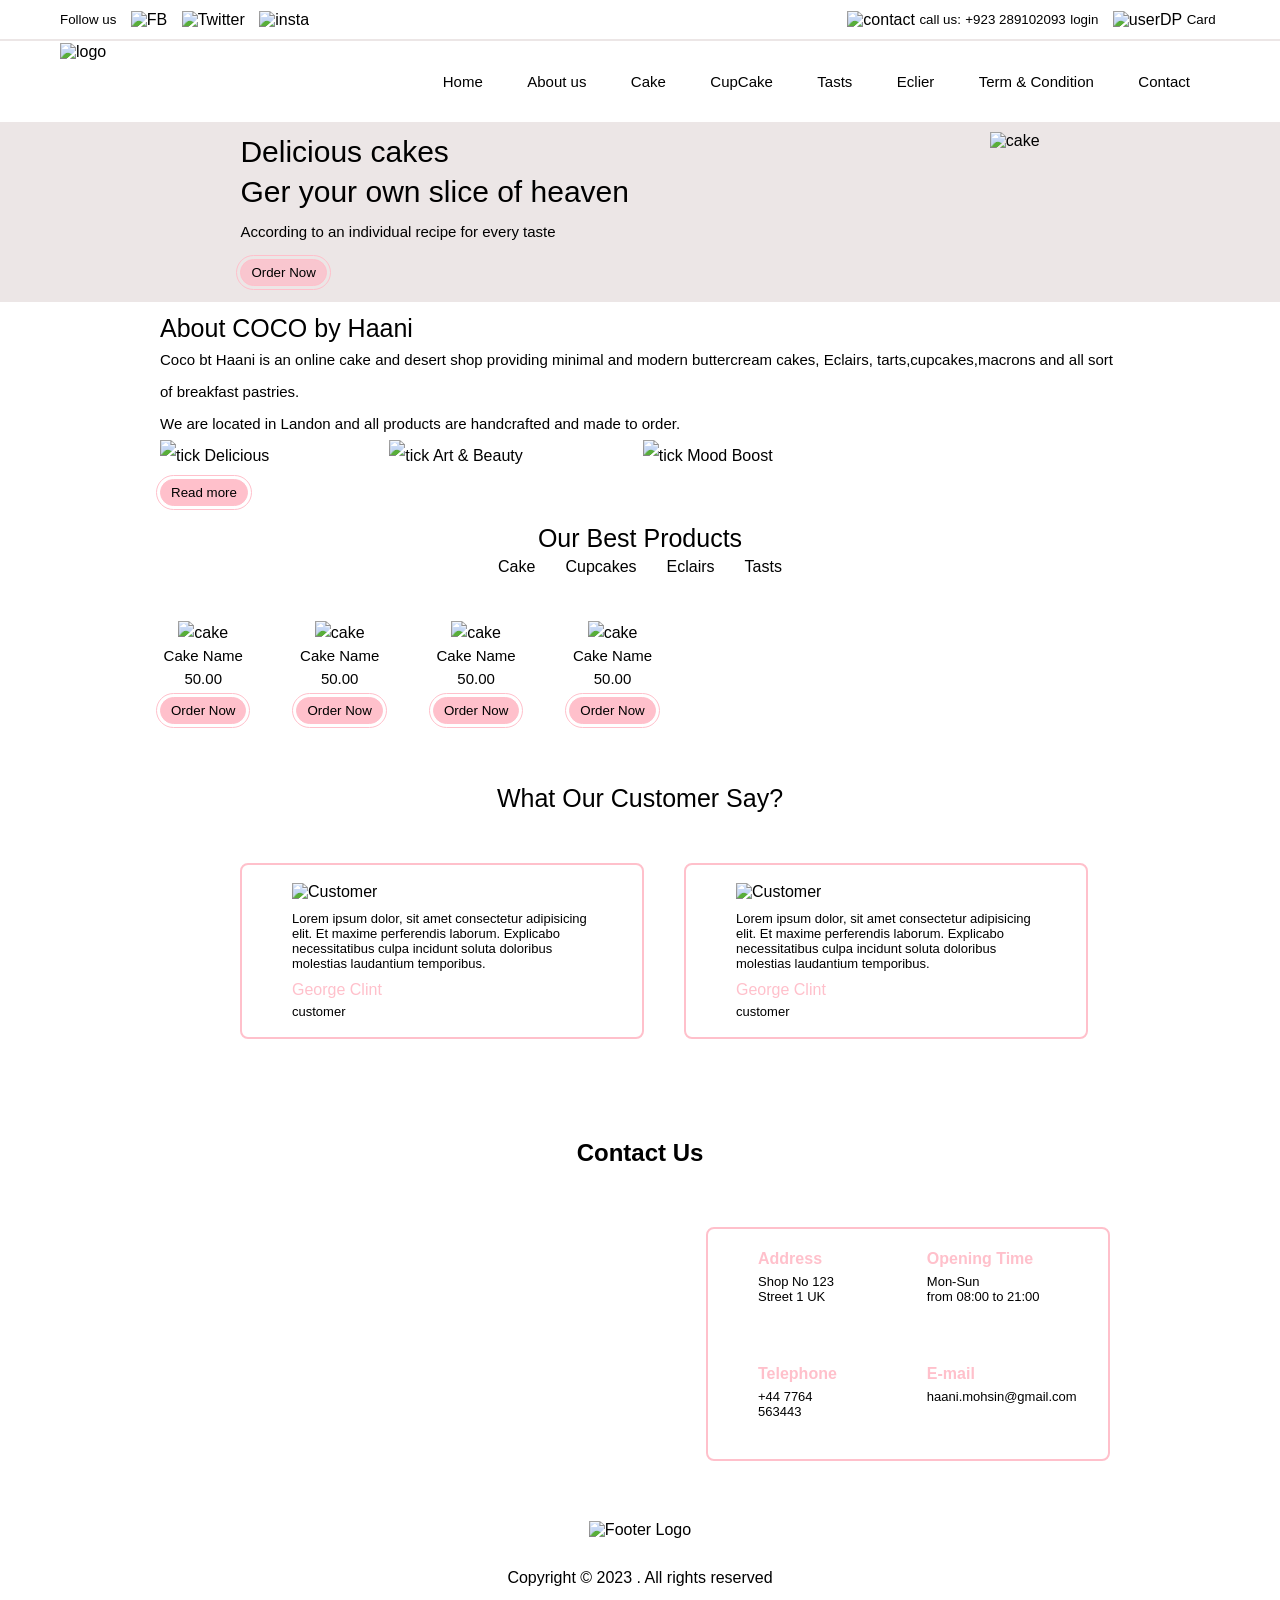
==== About.html @ d17e3914 "first commit" ====
<!DOCTYPE html>
<html lang="en">
<head>
    <meta charset="UTF-8">
    <meta name="viewport" content="width=device-width, initial-scale=1.0">
    <title>Order our cakes</title>
    <link rel="stylesheet" href="index.css">
</head>
<body>
                             <!-- <================= section 1 =================>  -->
        <div class="headerdiv1">
            <span class="headbar1">
                <small>Follow us</small>
                <img src="../Cake Website/pictures/f-icon.png" alt="FB" class="lefticon">
                <img src="../Cake Website/pictures/twitter-icon.png" alt="Twitter"  class="lefticon">
                <img src="../Cake Website/pictures/insta-icon.png" alt="insta" class="lefticon">
            </span>
            <span class="headbar2">
                <img src="../Cake Website/pictures/phone-icon.png" alt="contact" class="lefticon">
                <small>call us:</small>
                <small>+923 289102093</small>
                <small>login</small>
                <img src="../Cake Website/pictures/user-icon.png" alt="userDP" class="righticon">
                <small>Card</small>
                <img src="" alt="">
            </span>
        </div>
        <div>
            <nav class="headerdiv">
                <img src="../Cake Website/pictures/logo.png" alt="logo">
                <div class="nav">
                <ul>
                    <li><a href="index.html">Home</a></li>
                    <li><a href="About.html">About us</a></li>
                    <li><a href="Cake.html">Cake</a></li>
                    <li><a href="Cupcakes.html">CupCake</a></li>
                    <li><a href="Tasts.html">Tasts</a></li>
                    <li><a href="#">Eclier</a></li>
                    <li><a href="#">Term & Condition</a></li>
                    <li><a href="#">Contact</a></li>
                </ul>
                </div>
            </nav> 
        </div>
                             <!-- <================= section 2 =================>  -->
    <section>
        <div class="sec2">
            <div class="sec2part1">
                <h1>Delicious cakes</h1>
                <h1>Ger your own slice of heaven</h1>
                <p>According to an individual recipe for every taste</p>
                <button>Order Now</button>
            </div>
            <div class="sec2part2">
                <img src="../Cake Website/pictures/image2.jpg" alt="cake">
            </div>
        </div>
    </section>
                             <!-- <================= section 3 =================>  -->
    <section>
        <div class="sec3">
            <h1>About COCO by Haani</h1>
            <p>Coco bt Haani is an online cake and desert shop providing minimal and modern buttercream cakes, Eclairs, tarts,cupcakes,macrons and all sort of breakfast pastries.</p>
            <p>We are located in Landon and all products are handcrafted and made to order.</p>
            <ul class="sec3list">
                <li><img src="../Cake Website/pictures/tike-icon.png" alt="tick"> Delicious</li>
                <li><img src="../Cake Website/pictures/tike-icon.png" alt="tick"> Art & Beauty</li>
                <li><img src="../Cake Website/pictures/tike-icon.png" alt="tick"> Mood Boost</li>
            </ul>
            <button class="sec3btn">Read more</button>
        </div>
    </section>
                             <!-- <================= section 4 =================>  -->
    <section class="sec4">
        <div class="sec4part1">
            <h1>Our Best Products</h1>
            <ul>
                <li>Cake</li>
                <li>Cupcakes</li>
                <li>Eclairs</li>
                <li>Tasts</li>
            </ul>
        </div>
        <div class="sec4cards">
            <div class="sec4card">
                <img src="../Cake Website/pictures/sec2.jpg" alt="cake">
                <p>Cake Name</p>
                <p>50.00</p>
                <button>Order Now</button>
            </div>
            <div class="sec4card">
                <img src="../Cake Website/pictures/sec1.jpg" alt="cake">
                <p>Cake Name</p>
                <p>50.00</p>
                <button>Order Now</button>
            </div>
            <div class="sec4card">
                <img src="../Cake Website/pictures/image3.jpg" alt="cake">
                <p>Cake Name</p>
                <p>50.00</p>
                <button>Order Now</button>
            </div>
            <div class="sec4card">
                <img src="../Cake Website/pictures/image2.jpg" alt="cake">
                <p>Cake Name</p>
                <p>50.00</p>
                <button>Order Now</button>
            </div>
        </div>
    </section> 
                             <!-- <================= section 5 =================>  -->
    <section>
        <div class="sec5">
            <h1>What Our Customer Say?</h1>
            <div class="sec5cards">
                <div class="sec5card">
                    <!-- <img src="arrow-left.png" alt="slider"> -->
                    <img src="../Cake Website/pictures/customar-image.png" alt="Customer"> 
                    <p>Lorem ipsum dolor, sit amet consectetur adipisicing elit. Et maxime perferendis laborum. Explicabo necessitatibus culpa incidunt soluta doloribus molestias laudantium temporibus.</p>
                    <h4>George Clint</h4>
                    <p>customer</p>
                </div>
                <div class="sec5card">
                    <!-- <img src="arrow-left.png" alt="slider"> -->
                    <img src="../Cake Website/pictures/customar-image.png" alt="Customer"> 
                    <p>Lorem ipsum dolor, sit amet consectetur adipisicing elit. Et maxime perferendis laborum. Explicabo necessitatibus culpa incidunt soluta doloribus molestias laudantium temporibus.</p>
                    <h4>George Clint</h4>
                    <p>customer</p>
                </div>
            </div>
        </div>                    
    </section>
                             <!-- <================= section 6 =================>  -->
    <section>
        <div class="sec6">
            <h1>Contact Us</h1>
            <div class="sec6cards">
                <div class="sec6card">
                    <iframe src="https://www.google.com/maps/embed?pb=!1m18!1m12!1m3!1d3353.038215639964!2d-97.2714815!3d32.755425!2m3!1f0!2f0!3f0!3m2!1i1024!2i768!4f13.1!3m3!1m2!1s0x864e7129f4cb8d03%3A0x7e5e9e64ab55ea15!2sGateway%20Park!5e0!3m2!1sen!2sus!4v1625606584660!5m2!1sen!2su" frameborder="0" width="auto"  height="auto"></iframe>
                </div>
                <div class="sec6card innercards">
                    <div class="sec6innercard">
                        <h4>Address</h4>
                        <p>Shop No 123</p>
                        <p>Street 1 UK</p>
                    </div>
                    <div class="sec6innercard">
                        <h4>Opening Time</h4>
                        <p>Mon-Sun</p>
                        <p>from 08:00 to 21:00</p>
                    </div>
                    <div class="sec6innercard">
                        <h4>Telephone</h4>
                        <p>+44 7764 563443</p>
                    </div>
                    <div class="sec6innercard">
                        <h4>E-mail</h4>
                        <p>haani.mohsin@gmail.com</p>
                    </div>
                </div>
            </div>
        </div>
    </section>
                             <!-- <================= section 7 =================>  -->
    <footer class="footer">
        <img src="../Cake Website/pictures/logo.png" alt="Footer Logo">
        <p>Copyright © 2023 . All rights reserved</p>
    </footer>
</body>
</html>
---- index.css ----
*{
    margin: 0%;
    padding: 0%;
}
body{
    background-color: white;
    font-family: Arial, sans-serif;
}
                         /* <================= section 1 =================> */
.headerdiv1{
    display: flex;
    justify-content: space-between;
    align-items: center;
    padding: 10px 60px;
    background-color: white;
    border-bottom: 2.5px solid  #ece6e6;
}
.headbar1 small{
    text-align: center;
    vertical-align: middle;
}
.lefticon , .righticon{
    margin-left: 10px;
    vertical-align: middle;
}
.headerdiv{
    display: flex;
    flex-direction: row;
    justify-content: space-between;
    margin: 2px 60px;
    background-color: white;  
}

.nav li{
    display: inline-flex;
    margin-right: 20px;
}
.nav li a{
    list-style-type: none;
    text-decoration: none;
    color: black;
    padding: 30px 10px;
    font-weight: 50px; 
    font-size: 15px;
}
.nav li a:hover{
    text-decoration:2px underline pink;
    cursor:arrow;
}
                          /* <================= section 2 =================> */
.sec2{
    background-color: #ece6e6;
    display: flex;
    /* flex-direction: row; */
    padding: 10px 60px;
    justify-content: space-around;
}
.sec2part1{
    /* margin-left: 30px; */
    align-content: center;
    line-height: 40px;
}
.sec2part1 h1{
    font-size: 30px;
    font-weight: 300;
}
.sec2part1 p{
    font-size:15px ;
}
.sec2part1 button{
    color: black;
    background-color: rgb(249, 198, 207);
    border:1px solid pink;
    outline-offset: 3px;
    outline: 1px solid pink;
    border-radius: 40px;
    padding: 5px 10px;
    margin-top: 7px;
}
.sec2part1 button:hover{
    transform: scale(1.1);
}
/* .sec2part2 img{
    padding-right: 50px;
} */
                          /* <================= section 3 =================> */
.sec3{
    /* margin: 2px 40px; */
    padding: 10px 160px;
    line-height: 32px;
}
.sec3 h1{
    font-size: 25px;
    font-weight: 320;
}
.sec3 p{
    font-size:15px ;
}
.sec3list{
    display: flex;
    flex-direction: row;
}
.sec3list li{
    text-decoration: none;
    list-style-type: none;
    margin-right: 120px;
}
.sec3btn{
    color: black;
    background-color: pink;
    border:1px solid pink;
    outline-offset: 3px;
    outline: 1px solid pink;
    border-radius: 40px;
    padding: 5px 10px;
    margin-top: 7px;
}
.sec3btn:hover{
    transform: scale(1.1);
}
                          /* <================= section 4 =================> */

.sec4part1{
    text-align: center;
}
.sec4part1 h1{
    font-size: 25px;
    font-weight: 320;
    line-height: 40px;
}
.sec4part1 ul{
    display: flex;
    flex-direction: row;
    justify-content: center;
    gap: 30px;
}
.sec4part1 li{
    text-decoration: none;
    list-style-type: none;
}
.sec4part1 li:hover{
    text-decoration:2px underline pink;
    cursor:grab;
}
.sec4cards{
    display: flex;
    flex-direction: row;
    gap: 50px;
    padding: 10px 160px;
}
.sec4card{
    line-height: 23px;
    text-align: center;
}
.sec4card img{
    height: 65%;
    margin-top: 35px;
}
.sec4card p{
    font-size: 15px;
}
.sec4card button{
    color: black;
    background-color: pink;
    border:1px solid pink;
    outline-offset: 3px;
    outline: 1px solid pink;
    border-radius: 40px;
    padding: 5px 10px;
    margin-top: 7px;  
}
.sec4card button:hover{
    transform: scale(1.1);
}
                          /* <================= section 5 =================> */
.sec5{
    padding: 50px 160px;
}
.sec5 h1{
    text-align: center;
    font-size: 25px;
    font-weight: 320;
}
.sec5cards{
    display: flex;
    gap: 40px;
    margin-top: 50px;
    margin-left: 80px;
}
.sec5card{
    border: 2px solid pink;
    padding: 18px 50px;
    width: 300px;
    border-radius: 8px;
}
.sec5card img{
    margin-bottom:10px ;
}
.sec5card p{
    font-size: small;
}
.sec5card h4{
    color: pink;
    font-weight: 100;
    margin-top: 10px;
    margin-bottom: 5px;
}

                          /* <================= section 6 =================> */
.sec6{
    padding: 50px 160px;
}
.sec6 h1{
    text-align: center;
}
.sec6cards{
    display: flex;
    gap: 50px;
    margin-top: 50px;
    margin-left: 80px;
}
.sec6card{
    width: 400px;
    height: 230px;
    border-radius: 8px;
    cursor: pointer;
    margin: 10px;
}
.innercards{
    border: 2px solid pink;
    display:grid;
    grid-template-columns: repeat(2 ,.5fr);
}
.sec6innercard{
    /* padding: 30px; */
    padding: 15px 40px 10px 50px;
}
.sec6innercard h4{
    color: pink;
    line-height: 30px;
    
}
.sec6innercard p{
    font-size: small;
}
                          /* <================= section 7 =================> */
.footer{
    display: flex;
    flex-direction: column;
    align-items: center;
    gap: 30px;
    padding-bottom: 45px;
}
@media only screen and (min-width: 760px) and (max-width: 1200px)
{
                         /* <================= section 1 @Media Query =================> */
.headerdiv1{
    display: flex;
    justify-content: space-between;
    align-items: center;
    padding: 10px 60px;
    background-color: white;
    border-bottom: 2.5px solid  #ece6e6;
}
.headbar1 small{
    text-align: center;
    vertical-align: middle;
}
.lefticon , .righticon{
    margin-left: 10px;
    vertical-align: middle;
}
.headerdiv{
    display: flex;
    flex-direction: row;
    justify-content: space-between;
    margin: 2px 60px;
    background-color: white;  
}

.nav li{
    display: inline-flex;
    margin-right: 20px;
}
.nav li a{
    list-style-type: none;
    text-decoration: none;
    color: black;
    padding: 30px 10px;
    font-weight: 50px; 
    font-size: 15px;
}
.nav li a:hover{
    text-decoration:2px underline pink;
    cursor:arrow;
}

                          /* <================= section 2 @Media Query =================> */
.sec2{
    background-color: #ece6e6;
    display: flex;
    /* flex-direction: row; */
    padding: 10px 60px;
    justify-content: space-around;
}
.sec2part1{
    /* margin-left: 30px; */
    align-content: center;
    line-height: 40px;
}
.sec2part1 h1{
    font-size: 30px;
    font-weight: 300;
}
.sec2part1 p{
    font-size:15px ;
}
.sec2part1 button{
    color: black;
    background-color: rgb(249, 198, 207);
    border:1px solid pink;
    outline-offset: 3px;
    outline: 1px solid pink;
    border-radius: 40px;
    padding: 5px 10px;
    margin-top: 7px;
}
.sec2part1 button:hover{
    transform: scale(1.1);
}
/* .sec2part2 img{
    padding-right: 50px;
} */
                          /* <================= section 3 @Media Query =================> */
.sec3{
    /* margin: 2px 40px; */
    padding: 10px 160px;
    line-height: 32px;
}
.sec3 h1{
    font-size: 25px;
    font-weight: 320;
}
.sec3 p{
    font-size:15px ;
}
.sec3list{
    display: flex;
    flex-direction: row;
}
.sec3list li{
    text-decoration: none;
    list-style-type: none;
    margin-right: 120px;
}
.sec3btn{
    color: black;
    background-color: pink;
    border:1px solid pink;
    outline-offset: 3px;
    outline: 1px solid pink;
    border-radius: 40px;
    padding: 5px 10px;
    margin-top: 7px;
}
.sec3btn:hover{
    transform: scale(1.1);
}
                          /* <================= section 4 @Media Query =================> */

.sec4part1{
    text-align: center;
}
.sec4part1 h1{
    font-size: 25px;
    font-weight: 320;
    line-height: 40px;
}
.sec4part1 ul{
    display: flex;
    flex-direction: row;
    justify-content: center;
    gap: 30px;
}
.sec4part1 li{
    text-decoration: none;
    list-style-type: none;
}
.sec4part1 li:hover{
    text-decoration:2px underline pink;
    cursor:grab;
}
.sec4cards{
    display: flex;
    flex-direction: row;
    gap: 50px;
    padding: 10px 160px;
}
.sec4card{
    line-height: 23px;
    text-align: center;
}
.sec4card img{
    height: 65%;
    margin-top: 35px;
}
.sec4card p{
    font-size: 15px;
}
.sec4card button{
    color: black;
    background-color: pink;
    border:1px solid pink;
    outline-offset: 3px;
    outline: 1px solid pink;
    border-radius: 40px;
    padding: 5px 10px;
    margin-top: 7px;  
}
.sec4card button:hover{
    transform: scale(1.1);
}
                          /* <================= section 5 @Media Query =================> */
.sec5{
    padding: 50px 160px;
}
.sec5 h1{
    text-align: center;
    font-size: 25px;
    font-weight: 320;
}
.sec5cards{
    display: flex;
    gap: 40px;
    margin-top: 50px;
    margin-left: 80px;
}
.sec5card{
    border: 2px solid pink;
    padding: 18px 50px;
    width: 300px;
    border-radius: 8px;
}
.sec5card img{
    margin-bottom:10px ;
}
.sec5card p{
    font-size: small;
}
.sec5card h4{
    color: pink;
    font-weight: 100;
    margin-top: 10px;
    margin-bottom: 5px;
}

                          /* <================= section 6 @Media Query =================> */
.sec6{
    padding: 50px 160px;
}
.sec6 h1{
    text-align: center;
}
.sec6cards{
    display: flex;
    gap: 50px;
    margin-top: 50px;
    margin-left: 80px;
}
.sec6card{
    width: 400px;
    height: 230px;
    border-radius: 8px;
    cursor: pointer;
    margin: 10px;
}
.innercards{
    border: 2px solid pink;
    display:grid;
    grid-template-columns: repeat(2 ,.5fr);
}
.sec6innercard{
    /* padding: 30px; */
    padding: 15px 40px 10px 50px;
}
.sec6innercard h4{
    color: pink;
    line-height: 30px;
    
}
.sec6innercard p{
    font-size: small;
}
                          /* <================= section 7 @Media Query =================> */
.footer{
    display: flex;
    flex-direction: column;
    align-items: center;
    gap: 30px;
    padding-bottom: 45px;
}
}  
                          /* <=================== For Mobiles ===================> */
                          
@media only screen and (max-width :480px)
{ 
                          /* <================= section 1 @Media Query=================> */ 
 .headerdiv1{
    display: none;
 }   
 .headerdiv{
    display: flex;
    flex-direction: row;
    align-items: center;
    background-color: rgb(211, 210, 210); 
    width: 100%; 
    height: 70px;
    margin: 0;
}
.headerdiv img{
    height: 40px;
    margin-left: 2px;
}
  .nav {
    flex: 1;
    overflow-x: auto;                            /*  Make nav horizontally scrollable */
    white-space: nowrap;
  }
.nav ul{
    display: flex;
    flex-direction: row;
    justify-content: space-around;
    margin-right: 2px;
}
.nav li{
      flex: 0 0 auto;                              /*  Prevent shrinking */
}
.nav li a{
    list-style-type: none;
    text-decoration: none;
    color: black;
    font-weight: 50px; 
    font-size: 13px;
}
.nav li a:hover{
    text-decoration:2px underline pink;
}
.nav li a:hover{
    text-decoration:2px underline pink;
    cursor:arrow;
}
                              /* <================= section 2 @Media Query=================> */ 
.sec2{
    background-color: #ece6e6;
    display: flex;
    flex-direction: column;
    align-items: center;
    gap: 10px;
    /* padding: 10px 60px; */
    /* justify-content: space-around; */
}
.sec2part1{
    /* margin-left: 30px; */
    justify-content: center;
    line-height: 30px;
}
.sec2part1 h1{
    font-size: 20px;
    font-weight: 250;
    text-align: center;
}
.sec2part1 p{
    font-size:15px ;

}
.sec2part1 button{
    color: black;
    background-color: rgb(249, 198, 207);
    border:1px solid pink;
    outline-offset: 3px;
    outline: 1px solid pink;
    border-radius: 40px;
    /* padding: 5px 10px; */
    margin-left: 110px;
}
.sec2part1 button:hover{
    transform: scale(1.1);
}
                              /* <================= section 3 @Media Query=================> */
.sec3{
    /* margin: 2px 40px; */
    background-color: rgb(252, 169, 68);
    padding: 10px 80px;
    line-height: 20px;
    /* font-size: medium; */
}
.sec3 h1{
    font-size: 20px;
    font-weight: 250;
    text-align: center;
}
.sec3 p{
    font-size: 15px;
}
.sec3list{
    display: flex;
    flex-direction: column;
}
.sec3list li{
    text-decoration: none;
    list-style-type: none;
    font-size: 15px;
    /* margin-right: 120px; */
}
.sec3btn{
    color: black;
    background-color: pink;
    border:1px solid pink;
    outline-offset: 2px;
    outline: 1px solid pink;
    border-radius: 40px;
    /* padding: 5px 10px;
    margin-top: 7px; */
} 
.sec3btn:hover{
    transform: scale(1.1);
}                        
                              /* <================= section 4 @Media Query=================> */ 
.sec4{
    background-color: rgb(234, 237, 237);
}
.sec4cards{
        display: flex;
        flex-direction: column;
        /* justify-content: center; */
        align-items: center;
        gap: 5px;
    }
   .sec4part1 h1{
    font-size: 20px;
    font-weight: 250;
    line-height: 30px;
}
.sec4part1 ul{
    display: flex;
    /* justify-content: center;
    align-items: center; */
    gap: 10px;
} 
.sec4part1 li:hover{
    text-decoration:2px underline pink;
    cursor:grab;
}
.sec4card img{
    height: 20%;
    margin-top: 23px;
    justify-content: center;
}
.sec4card p{
    font-size: 15px;
    align-items: center;
}
.sec4card button{
    color: black;
    background-color: pink;
    border:1px solid pink;
    outline-offset: 2px;
    outline: 1px solid pink;
    border-radius: 40px;
    padding: 2px 5px;
    margin-top: 3px; 
    align-items: center; 
} 
.sec4card button:hover{
    transform: scale(1.1);
}

                          /* <================= section 5 @Media Query=================> */
.sec5{
    padding: 25px 80px;
    background-color: rgb(252, 169, 68);
}
.sec5 h1{
    text-align: center;
    font-size: 15px;
    font-weight: 250;
}
.sec5cards{
    display: flex;
    flex-direction: column;
    gap: 20px;
    align-items: center;
    margin-top: 25px;
    margin-left:2px;
}
.sec5card{
    border: 2px solid pink;
    /* padding: 9px 25px; */
    width: 150px;
    border-radius: 8px;
}
.sec5card img{
    margin-bottom:5px ;
}
.sec5card p{
    font-size: small;
}
.sec5card h4{
    color: pink;
    font-weight: 80;
    margin-top: 5px;
    margin-bottom: 2px;
}

                          /* <================= section 6 @Media Query=================> */
.sec6{
    /* padding: 50px 160px; */
    background-color: rgb(234, 237, 237);
    
}
.sec6 h1{
    text-align: center;
    font-size: medium;
    font-weight: 100;
    line-height: 8px;
}
.sec6cards{
    display: flex;
    flex-direction: column;
    gap: 25px;
    align-items: center;
    justify-content: center;
    margin-top: 25px;
    margin-left: 20px;
    gap: 5px;
}
.sec6card{
    width: auto;
    height: auto;
    border-radius: 8px;
    cursor: pointer;
   padding-left: 1px;
}
.innercards{
    border: 2px solid pink;
    display:grid;
    grid-template-columns: repeat(1,.5fr);
}
.sec6innercard{
    /* padding: 30px; */
    padding: 15px 40px 10px 50px;
}
.sec6innercard h4{
    color: pink;
    line-height: 30px;
    
}
.sec6innercard p{
    font-size: small;
}

                          /* <================= section 7 @Media Query=================> */
.footer{
    background-color: rgb(252, 169, 68);
    display: flex;
    flex-direction: column;
    align-items: center;
    gap: 10px;
    padding-bottom: 30px;
}  
.footer img{
    height: 60px;
} 
.footer p{
    font-size: small;
}                   
}

                          /* <=================== For Tablets ===================> */
@media screen and (min-width: 481px) and (max-width: 760px)
{
                          /* <================= section 1 @Media Query=================> */   
.headerdiv1{
    display: flex;
    justify-content: space-around;
    align-items: center;
    padding: 10px 20px;
    background-color: rgb(197, 139, 139);
    border-bottom: 2.5px solid  #ece6e6;
    /* width: 100%; */
}
.headbar1 small{
    text-align: center;
    vertical-align: middle;
}
.lefticon , .righticon{
    margin-left: 10px;
    vertical-align: middle;
}
 .headerdiv{
    display: flex;
    flex-direction: row;
    align-items: center;
    background-color: rgb(197, 139, 139); 
    width: 100%; 
    height: 70px;
    margin: 0px;
    /* padding: 15px; */
}
.headerdiv img{
    height: 45px;
    margin-left: 18px;
}
  .nav {
    flex: 1;
    overflow-x: auto;                            /*  Make nav horizontally scrollable */
    white-space: nowrap;
  }
.nav ul{
    display: flex;
    flex-direction: row;
    justify-content: space-around;
    margin-right: 2px;
    margin-left: 12px;
}
.nav li{
      flex: 0 0 auto;                              /*  Prevent shrinking */
}
.nav li a{
    list-style-type: none;
    text-decoration: none;
    color: black;
    font-weight: 70px; 
    font-size: 15px;
}
.nav li a:hover{
    text-decoration:2px underline pink;
}
.nav li a:hover{
    text-decoration:2px underline pink;
    cursor:arrow;
}
                            /* <================= section 2 @Media Query=================> */
.sec2{
    background-color: #f2d7d7;
    display: flex;
    flex-direction: row;
    align-items: center;
    gap: 15px;
}
.sec2part1{
    /* margin-left: 30px; */
    justify-content: center;
    line-height: 40px;
}
.sec2part1 h1{
    font-size: 25px;
    font-weight: 270;
    text-align: center;
}
.sec2part1 p{
    font-size:17px ;

}
.sec2part1 button{
    color: black;
    background-color: rgb(197, 139, 139);
    border:1px solid rgb(197, 139, 139);
    outline-offset: 3px;
    outline: 1px solid rgb(197, 139, 139);
    border-radius: 40px;
    padding: 5px 10px;
    margin-left: 110px;
}
.sec2part1 button:hover{
    transform: scale(1.1);
}
                            /* <================= section 3 @Media Query=================> */
.sec3{
    background-color: rgb(197, 139, 139);
    line-height: 25px;
    font-size: medium;
}
.sec3 h1{
    font-size: 25px;
    font-weight: 270;
    text-align: center;
}
.sec3 p{
    font-size:14px ;
}
.sec3list{
    display: flex;
    /* flex-direction: row; */
    justify-content: center;
    align-items: center;
    margin-left: 0px;
}
.sec3list li{
    text-decoration: none;
    list-style-type: none;
    font-size: 15px;
    margin-right: 12px;
    /* margin-left:0px ; */
}
.sec3btn{
    color: black;
    background-color: #f2d7d7;
    border:1px solid #f2d7d7;
    outline-offset: 2px;
    outline: 1px solid #f2d7d7;
    border-radius: 40px;
    /* padding: 5px 10px;
    margin-top: 7px; */
} 
.sec3btn:hover{
    transform: scale(1.1);
}     
                            /* <================= section 4 @Media Query=================> */
.sec4{
    background-color: #f2d7d7;
}
.sec4cards{
        display: grid;
        grid-template-columns: auto auto;
        /* justify-content: center; */
        align-items: center;
        gap: 15px;
        padding: 50px;
    }
   .sec4part1 h1{
    font-size: 25px;
    font-weight: 270;
    text-align: center;
}
.sec4part1 ul{
    display: flex;
    /* justify-content: center;
    align-items: center; */
    gap: 10px;
} 
.sec4part1 li:hover{
    text-decoration:2px underline  rgb(197, 139, 139);
    cursor:grab;
}
.sec4card img{
    height: 230px;
    margin-top: 23px;
    justify-content: center;
}
.sec4card p{
    font-size: 18px;
    align-items: center;
}
.sec4card button{
    color: black;
    background-color:  rgb(197, 139, 139);
    border:1px solid  rgb(197, 139, 139);
    outline-offset: 2px;
    outline: 1px solid  rgb(197, 139, 139);
    border-radius: 40px;
} 
.sec4card button:hover{
    transform: scale(1.1);
}
                            /* <================= section 5 @Media Query=================> */
.sec5{
    padding: 25px 80px;
    background-color: rgb(197, 139, 139);
}
.sec5 h1{
    text-align: center;
    font-size: 15px;
    font-weight: 250;
}
.sec5cards{
    display: flex;
    gap: 20px;
    justify-content: center;
    align-items: center;
    margin-top: 25px;
    margin-left:2px;
}
.sec5card{
    border: 2px solid #f2d7d7;
    /* padding: 9px 25px; */
    width: 150px;
    border-radius: 8px;
}
.sec5card img{
    margin-bottom:5px ;
}
.sec5card p{
    font-size: small;
}
.sec5card h4{
    color: #f2d7d7;
    font-weight: 80;
    margin-top: 5px;
    margin-bottom: 2px;
}

                            /* <================= section 6 @Media Query=================> */
.sec6{
    /* padding: 50px 160px; */
    background-color: #f2d7d7;
    
}
.sec6 h1{
    text-align: center;
    font-size: medium;
    font-size: 25px;
    font-weight: bolder;
}
.sec6cards{
    display: flex;
    gap: 25px;
    align-items: center;
    justify-content: center;
    margin-top: 25px;
    margin-left: 20px;
    gap: 5px;
}
.sec6card{
    width: auto;
    height: auto;
    border-radius: 8px;
    cursor: pointer;
   padding-left: 1px;
}
.innercards{
    border: 2px solid rgb(197, 139, 139);
    display:grid;
    grid-template-columns: repeat(2,.5fr);
}
.sec6innercard{
    /* width: 50px; */
    padding: 20px;
    /* padding: 15px 40px 10px 50px; */
}
.sec6innercard h4{
    color: rgb(197, 139, 139);
    line-height: 20px;  
}
.sec6innercard p{
    font-size: small;
}                           
                            /* <================= section 7 @Media Query=================> */
.footer{
    background-color: rgb(197, 139, 139);
    align-items: center;
    gap: 10px;
    padding-bottom: 30px;
}  
.footer img{
    height: 60px;
} 
.footer p{
    font-size: small;
}  
}
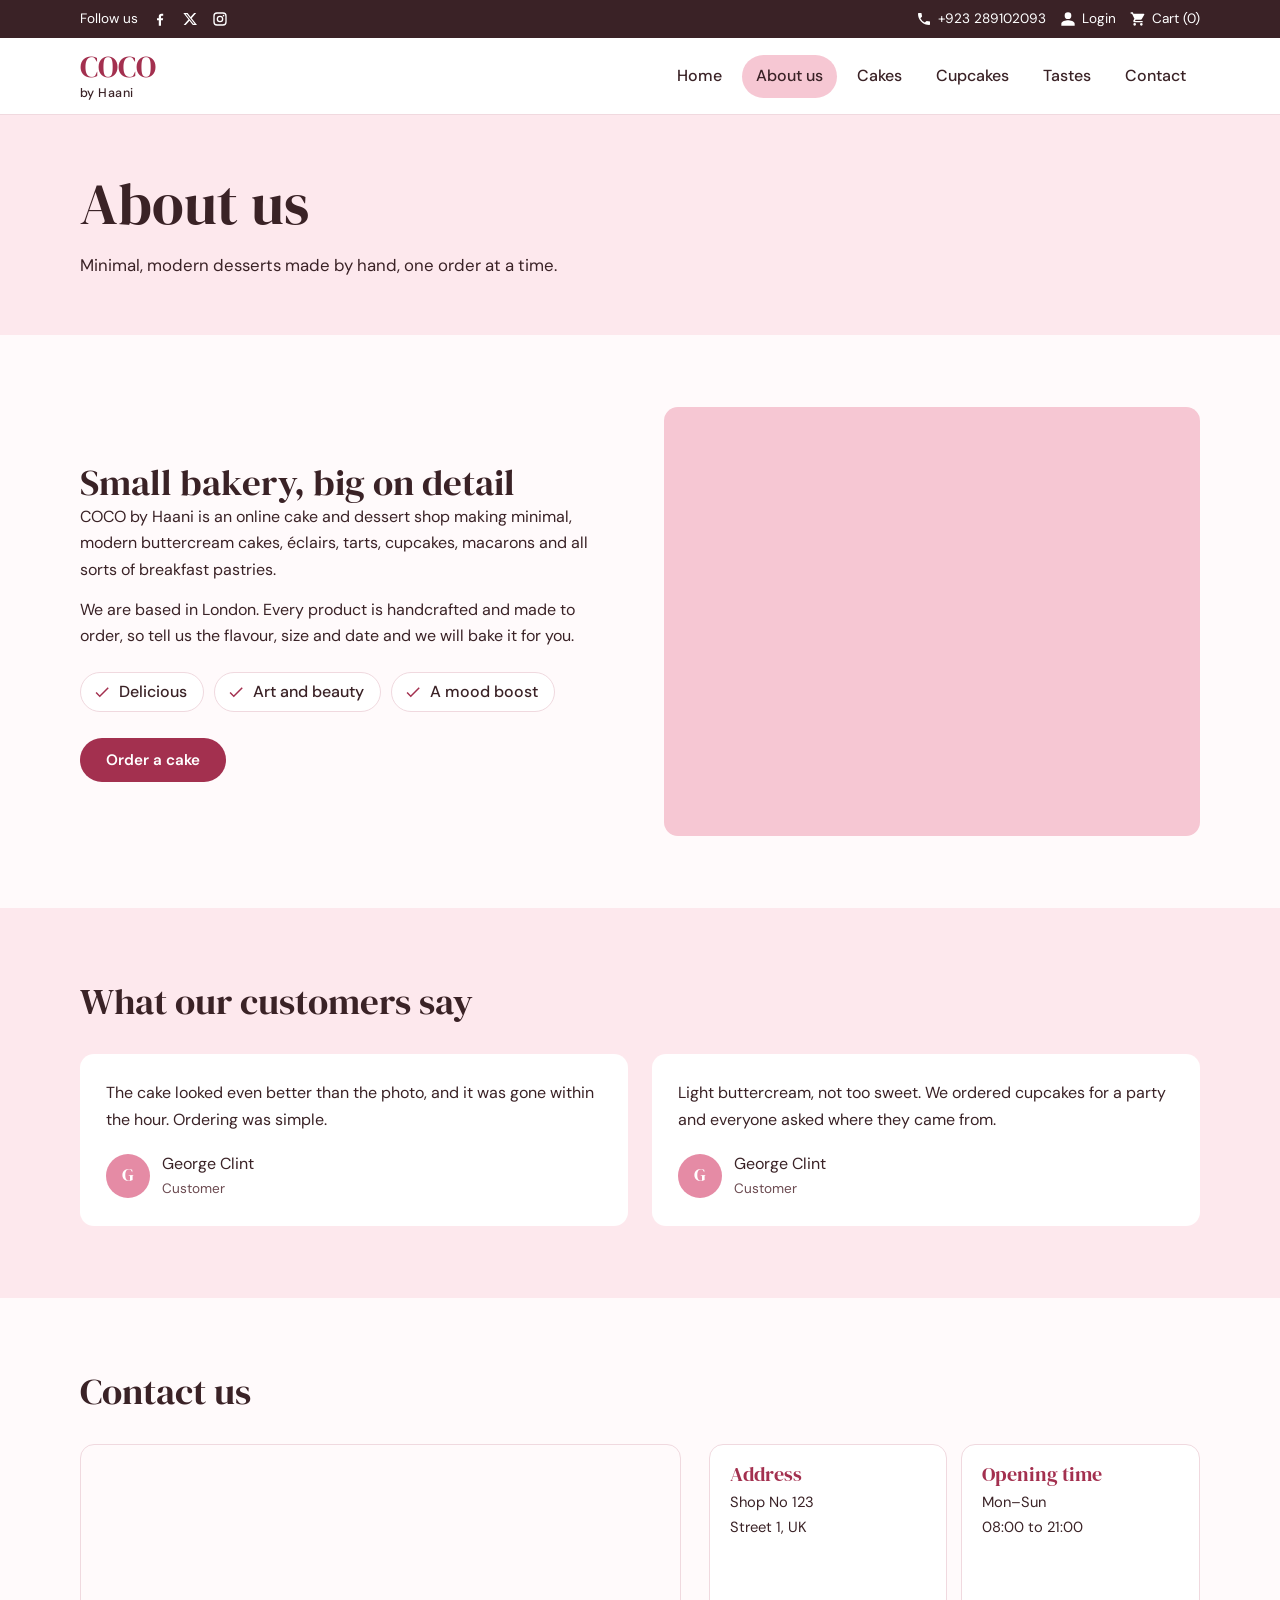
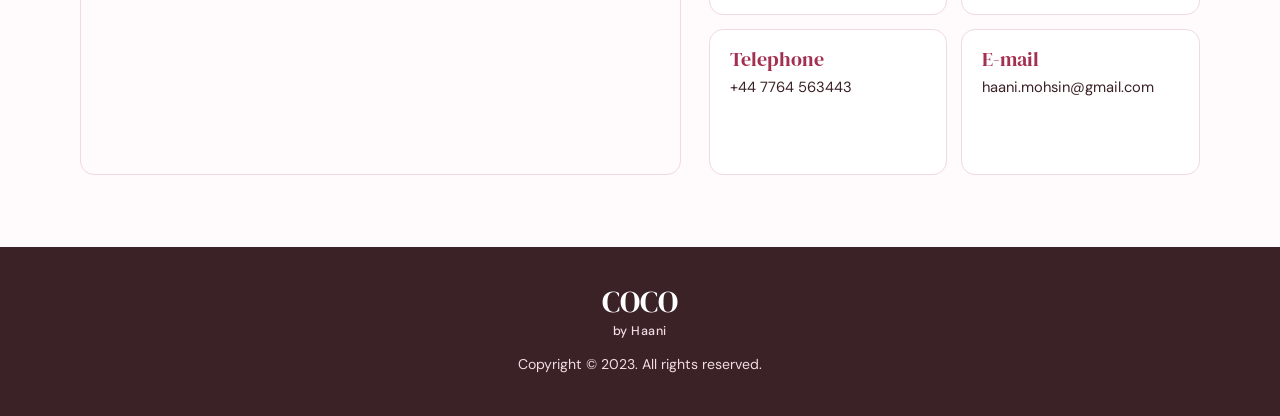
==== commit 7aa66f00: "Update cake ordering website" ====
--- a/About.html
+++ b/About.html
@@ -3,168 +3,109 @@
 <head>
     <meta charset="UTF-8">
     <meta name="viewport" content="width=device-width, initial-scale=1.0">
-    <title>Order our cakes</title>
+    <title>About us | COCO by Haani</title>
+    <link rel="preconnect" href="https://fonts.googleapis.com">
+    <link rel="preconnect" href="https://fonts.gstatic.com" crossorigin>
+    <link href="https://fonts.googleapis.com/css2?family=DM+Sans:wght@400;500;600&family=DM+Serif+Display&display=swap" rel="stylesheet">
     <link rel="stylesheet" href="index.css">
 </head>
 <body>
-                             <!-- <================= section 1 =================>  -->
-        <div class="headerdiv1">
-            <span class="headbar1">
-                <small>Follow us</small>
-                <img src="../Cake Website/pictures/f-icon.png" alt="FB" class="lefticon">
-                <img src="../Cake Website/pictures/twitter-icon.png" alt="Twitter"  class="lefticon">
-                <img src="../Cake Website/pictures/insta-icon.png" alt="insta" class="lefticon">
-            </span>
-            <span class="headbar2">
-                <img src="../Cake Website/pictures/phone-icon.png" alt="contact" class="lefticon">
-                <small>call us:</small>
-                <small>+923 289102093</small>
-                <small>login</small>
-                <img src="../Cake Website/pictures/user-icon.png" alt="userDP" class="righticon">
-                <small>Card</small>
-                <img src="" alt="">
-            </span>
+    <div class="topbar">
+        <div class="wrap">
+            <div class="group">
+                <span class="hide-sm">Follow us</span>
+                <a href="#" aria-label="Facebook"><svg class="icon" viewBox="0 0 24 24" aria-hidden="true"><path d="M13.5 22v-8h2.7l.5-3.2h-3.2V8.7c0-.9.4-1.7 1.8-1.7h1.5V4.2S15.5 4 14.3 4C11.8 4 10.2 5.5 10.2 8.2v2.6H7.5V14h2.7v8z"/></svg></a>
+                <a href="#" aria-label="X (Twitter)"><svg class="icon" viewBox="0 0 24 24" aria-hidden="true"><path d="M18.2 3h3.1l-6.8 7.7L22.5 21h-6.3l-4.9-6.4L5.6 21H2.5l7.2-8.3L2 3h6.4l4.4 5.9zm-1.1 16.2h1.7L7.3 4.7H5.5z"/></svg></a>
+                <a href="#" aria-label="Instagram"><svg class="icon" viewBox="0 0 24 24" aria-hidden="true"><path d="M7.5 2h9A5.5 5.5 0 0 1 22 7.5v9a5.5 5.5 0 0 1-5.5 5.5h-9A5.5 5.5 0 0 1 2 16.5v-9A5.5 5.5 0 0 1 7.5 2zm0 2A3.5 3.5 0 0 0 4 7.5v9A3.5 3.5 0 0 0 7.5 20h9a3.5 3.5 0 0 0 3.5-3.5v-9A3.5 3.5 0 0 0 16.5 4zM12 7a5 5 0 1 1 0 10 5 5 0 0 1 0-10zm0 2a3 3 0 1 0 0 6 3 3 0 0 0 0-6zm5.3-3.2a1.2 1.2 0 1 1 0 2.4 1.2 1.2 0 0 1 0-2.4z"/></svg></a>
+            </div>
+            <div class="group">
+                <a href="tel:+923289102093"><svg class="icon" viewBox="0 0 24 24" aria-hidden="true"><path d="M6.6 10.8a15 15 0 0 0 6.6 6.6l2.2-2.2a1 1 0 0 1 1-.25 11.4 11.4 0 0 0 3.6.57 1 1 0 0 1 1 1V20a1 1 0 0 1-1 1A17 17 0 0 1 3 4a1 1 0 0 1 1-1h3.5a1 1 0 0 1 1 1c0 1.25.2 2.45.57 3.6a1 1 0 0 1-.25 1z"/></svg><span>+923 289102093</span></a>
+                <a href="#"><svg class="icon" viewBox="0 0 24 24" aria-hidden="true"><path d="M12 12a5 5 0 1 0 0-10 5 5 0 0 0 0 10zm0 2c-3.3 0-10 1.7-10 5v3h20v-3c0-3.3-6.7-5-10-5z"/></svg><span class="hide-sm">Login</span></a>
+                <a href="#" aria-label="Cart"><svg class="icon" viewBox="0 0 24 24" aria-hidden="true"><path d="M7 18a2 2 0 1 0 0 4 2 2 0 0 0 0-4zm10 0a2 2 0 1 0 0 4 2 2 0 0 0 0-4zM1 2v2h2l3.6 7.6-1.4 2.4A2 2 0 0 0 7 17h12v-2H7.4l1.1-2h7.5a2 2 0 0 0 1.75-1l3.6-6.5A1 1 0 0 0 20.5 4H5.2l-.9-2z"/></svg><span>Cart (<span id="cart-count">0</span>)</span></a>
+            </div>
         </div>
-        <div>
-            <nav class="headerdiv">
-                <img src="../Cake Website/pictures/logo.png" alt="logo">
-                <div class="nav">
+    </div>
+
+    <header class="site-header">
+        <div class="wrap">
+            <a class="logo" href="index.html">COCO<small>by Haani</small></a>
+            <button class="nav-toggle" type="button" aria-expanded="false" aria-controls="nav">Menu</button>
+            <nav class="nav" id="nav" aria-label="Main">
                 <ul>
                     <li><a href="index.html">Home</a></li>
-                    <li><a href="About.html">About us</a></li>
-                    <li><a href="Cake.html">Cake</a></li>
-                    <li><a href="Cupcakes.html">CupCake</a></li>
-                    <li><a href="Tasts.html">Tasts</a></li>
-                    <li><a href="#">Eclier</a></li>
-                    <li><a href="#">Term & Condition</a></li>
-                    <li><a href="#">Contact</a></li>
+                    <li><a href="About.html" aria-current="page">About us</a></li>
+                    <li><a href="Cake.html">Cakes</a></li>
+                    <li><a href="Cupcakes.html">Cupcakes</a></li>
+                    <li><a href="Tasts.html">Tastes</a></li>
+                    <li><a href="index.html#contact">Contact</a></li>
                 </ul>
+            </nav>
+        </div>
+    </header>
+
+    <main>
+        <section class="page-hero">
+            <div class="wrap">
+                <h1>About us</h1>
+                <p>Minimal, modern desserts made by hand, one order at a time.</p>
+            </div>
+        </section>
+
+        <section class="section">
+            <div class="wrap about-grid">
+                <div>
+                    <h2>Small bakery, big on detail</h2>
+                    <p>COCO by Haani is an online cake and dessert shop making minimal, modern buttercream cakes, éclairs, tarts, cupcakes, macarons and all sorts of breakfast pastries.</p>
+                    <p>We are based in London. Every product is handcrafted and made to order, so tell us the flavour, size and date and we will bake it for you.</p>
+                    <ul class="perks">
+                        <li><svg viewBox="0 0 24 24" aria-hidden="true"><path d="M9 16.2 4.8 12l-1.4 1.4L9 19 21 7l-1.4-1.4z"/></svg> Delicious</li>
+                        <li><svg viewBox="0 0 24 24" aria-hidden="true"><path d="M9 16.2 4.8 12l-1.4 1.4L9 19 21 7l-1.4-1.4z"/></svg> Art and beauty</li>
+                        <li><svg viewBox="0 0 24 24" aria-hidden="true"><path d="M9 16.2 4.8 12l-1.4 1.4L9 19 21 7l-1.4-1.4z"/></svg> A mood boost</li>
+                    </ul>
+                    <a class="btn" href="Cake.html">Order a cake</a>
                 </div>
-            </nav> 
-        </div>
-                             <!-- <================= section 2 =================>  -->
-    <section>
-        <div class="sec2">
-            <div class="sec2part1">
-                <h1>Delicious cakes</h1>
-                <h1>Ger your own slice of heaven</h1>
-                <p>According to an individual recipe for every taste</p>
-                <button>Order Now</button>
+                <div class="photo"><img src="https://unsplash.com/photos/nN_AjO-Pjgg/download?w=900" alt="Slices of cake laid out flat" loading="lazy" style="object-position:center" onerror="this.style.display='none'"></div>
             </div>
-            <div class="sec2part2">
-                <img src="../Cake Website/pictures/image2.jpg" alt="cake">
-            </div>
-        </div>
-    </section>
-                             <!-- <================= section 3 =================>  -->
-    <section>
-        <div class="sec3">
-            <h1>About COCO by Haani</h1>
-            <p>Coco bt Haani is an online cake and desert shop providing minimal and modern buttercream cakes, Eclairs, tarts,cupcakes,macrons and all sort of breakfast pastries.</p>
-            <p>We are located in Landon and all products are handcrafted and made to order.</p>
-            <ul class="sec3list">
-                <li><img src="../Cake Website/pictures/tike-icon.png" alt="tick"> Delicious</li>
-                <li><img src="../Cake Website/pictures/tike-icon.png" alt="tick"> Art & Beauty</li>
-                <li><img src="../Cake Website/pictures/tike-icon.png" alt="tick"> Mood Boost</li>
-            </ul>
-            <button class="sec3btn">Read more</button>
-        </div>
-    </section>
-                             <!-- <================= section 4 =================>  -->
-    <section class="sec4">
-        <div class="sec4part1">
-            <h1>Our Best Products</h1>
-            <ul>
-                <li>Cake</li>
-                <li>Cupcakes</li>
-                <li>Eclairs</li>
-                <li>Tasts</li>
-            </ul>
-        </div>
-        <div class="sec4cards">
-            <div class="sec4card">
-                <img src="../Cake Website/pictures/sec2.jpg" alt="cake">
-                <p>Cake Name</p>
-                <p>50.00</p>
-                <button>Order Now</button>
-            </div>
-            <div class="sec4card">
-                <img src="../Cake Website/pictures/sec1.jpg" alt="cake">
-                <p>Cake Name</p>
-                <p>50.00</p>
-                <button>Order Now</button>
-            </div>
-            <div class="sec4card">
-                <img src="../Cake Website/pictures/image3.jpg" alt="cake">
-                <p>Cake Name</p>
-                <p>50.00</p>
-                <button>Order Now</button>
-            </div>
-            <div class="sec4card">
-                <img src="../Cake Website/pictures/image2.jpg" alt="cake">
-                <p>Cake Name</p>
-                <p>50.00</p>
-                <button>Order Now</button>
-            </div>
-        </div>
-    </section> 
-                             <!-- <================= section 5 =================>  -->
-    <section>
-        <div class="sec5">
-            <h1>What Our Customer Say?</h1>
-            <div class="sec5cards">
-                <div class="sec5card">
-                    <!-- <img src="arrow-left.png" alt="slider"> -->
-                    <img src="../Cake Website/pictures/customar-image.png" alt="Customer"> 
-                    <p>Lorem ipsum dolor, sit amet consectetur adipisicing elit. Et maxime perferendis laborum. Explicabo necessitatibus culpa incidunt soluta doloribus molestias laudantium temporibus.</p>
-                    <h4>George Clint</h4>
-                    <p>customer</p>
-                </div>
-                <div class="sec5card">
-                    <!-- <img src="arrow-left.png" alt="slider"> -->
-                    <img src="../Cake Website/pictures/customar-image.png" alt="Customer"> 
-                    <p>Lorem ipsum dolor, sit amet consectetur adipisicing elit. Et maxime perferendis laborum. Explicabo necessitatibus culpa incidunt soluta doloribus molestias laudantium temporibus.</p>
-                    <h4>George Clint</h4>
-                    <p>customer</p>
+        </section>
+        <section class="section reviews">
+            <div class="wrap">
+                <h2>What our customers say</h2>
+                <div class="review-grid">
+                    <figure class="review">
+                        <blockquote>The cake looked even better than the photo, and it was gone within the hour. Ordering was simple.</blockquote>
+                        <figcaption class="who"><div class="avatar" aria-hidden="true">G</div><div>George Clint<span>Customer</span></div></figcaption>
+                    </figure>
+                    <figure class="review">
+                        <blockquote>Light buttercream, not too sweet. We ordered cupcakes for a party and everyone asked where they came from.</blockquote>
+                        <figcaption class="who"><div class="avatar" aria-hidden="true">G</div><div>George Clint<span>Customer</span></div></figcaption>
+                    </figure>
                 </div>
             </div>
-        </div>                    
-    </section>
-                             <!-- <================= section 6 =================>  -->
-    <section>
-        <div class="sec6">
-            <h1>Contact Us</h1>
-            <div class="sec6cards">
-                <div class="sec6card">
-                    <iframe src="https://www.google.com/maps/embed?pb=!1m18!1m12!1m3!1d3353.038215639964!2d-97.2714815!3d32.755425!2m3!1f0!2f0!3f0!3m2!1i1024!2i768!4f13.1!3m3!1m2!1s0x864e7129f4cb8d03%3A0x7e5e9e64ab55ea15!2sGateway%20Park!5e0!3m2!1sen!2sus!4v1625606584660!5m2!1sen!2su" frameborder="0" width="auto"  height="auto"></iframe>
-                </div>
-                <div class="sec6card innercards">
-                    <div class="sec6innercard">
-                        <h4>Address</h4>
-                        <p>Shop No 123</p>
-                        <p>Street 1 UK</p>
+        </section>
+        <section class="section" id="contact">
+            <div class="wrap">
+                <h2>Contact us</h2>
+                <div class="contact-grid">
+                    <div class="map">
+                        <iframe title="Map of our shop in London" loading="lazy" src="https://www.google.com/maps?q=London%2C%20UK&amp;output=embed"></iframe>
                     </div>
-                    <div class="sec6innercard">
-                        <h4>Opening Time</h4>
-                        <p>Mon-Sun</p>
-                        <p>from 08:00 to 21:00</p>
-                    </div>
-                    <div class="sec6innercard">
-                        <h4>Telephone</h4>
-                        <p>+44 7764 563443</p>
-                    </div>
-                    <div class="sec6innercard">
-                        <h4>E-mail</h4>
-                        <p>haani.mohsin@gmail.com</p>
+                    <div class="info">
+                        <div><h3>Address</h3><p>Shop No 123<br>Street 1, UK</p></div>
+                        <div><h3>Opening time</h3><p>Mon–Sun<br>08:00 to 21:00</p></div>
+                        <div><h3>Telephone</h3><p>+44 7764 563443</p></div>
+                        <div><h3>E-mail</h3><p>haani.mohsin@gmail.com</p></div>
                     </div>
                 </div>
             </div>
+        </section>
+    </main>
+
+    <footer class="site-footer">
+        <div class="wrap">
+            <a class="logo" href="index.html">COCO<small>by Haani</small></a>
+            <p>Copyright © 2023. All rights reserved.</p>
         </div>
-    </section>
-                             <!-- <================= section 7 =================>  -->
-    <footer class="footer">
-        <img src="../Cake Website/pictures/logo.png" alt="Footer Logo">
-        <p>Copyright © 2023 . All rights reserved</p>
     </footer>
+    <script src="script.js"></script>
 </body>
-</html>+</html>
--- a/index.css
+++ b/index.css
@@ -1,1061 +1,165 @@
-*{
-    margin: 0%;
-    padding: 0%;
-}
-body{
-    background-color: white;
-    font-family: Arial, sans-serif;
-}
-                         /* <================= section 1 =================> */
-.headerdiv1{
-    display: flex;
-    justify-content: space-between;
-    align-items: center;
-    padding: 10px 60px;
-    background-color: white;
-    border-bottom: 2.5px solid  #ece6e6;
-}
-.headbar1 small{
-    text-align: center;
-    vertical-align: middle;
-}
-.lefticon , .righticon{
-    margin-left: 10px;
-    vertical-align: middle;
-}
-.headerdiv{
-    display: flex;
-    flex-direction: row;
-    justify-content: space-between;
-    margin: 2px 60px;
-    background-color: white;  
+/* COCO by Haani — shared styles for every page */
+:root {
+    --blush: #fde8ed;
+    --petal: #f6c7d3;
+    --rose: #e58ba5;
+    --berry: #a3304f;
+    --cocoa: #3a2226;
+    --cream: #fffafb;
+    --line: #f0d9df;
+    --radius: 14px;
+    --serif: "DM Serif Display", Georgia, "Times New Roman", serif;
+    --sans: "DM Sans", "Segoe UI", Arial, sans-serif;
 }
 
-.nav li{
-    display: inline-flex;
-    margin-right: 20px;
+*, *::before, *::after { box-sizing: border-box; margin: 0; padding: 0; }
+html { scroll-behavior: smooth; }
+body {
+    font-family: var(--sans);
+    color: var(--cocoa);
+    background: var(--cream);
+    line-height: 1.65;
 }
-.nav li a{
-    list-style-type: none;
+img { display: block; max-width: 100%; }
+a { color: inherit; }
+ul { list-style: none; }
+:focus-visible { outline: 3px solid var(--berry); outline-offset: 3px; }
+.wrap { width: min(1120px, 100% - 40px); margin-inline: auto; }
+
+h1, h2, h3 { font-family: var(--serif); font-weight: 400; line-height: 1.15; }
+h1 { font-size: clamp(2.2rem, 5vw, 3.6rem); }
+h2 { font-size: clamp(1.7rem, 3.4vw, 2.3rem); }
+h3 { font-size: 1.25rem; }
+
+/* ---------- buttons ---------- */
+.btn {
+    display: inline-block;
+    font: 600 0.95rem var(--sans);
     text-decoration: none;
-    color: black;
-    padding: 30px 10px;
-    font-weight: 50px; 
-    font-size: 15px;
+    color: #fff;
+    background: var(--berry);
+    border: 0;
+    border-radius: 999px;
+    padding: 12px 26px;
+    cursor: pointer;
+    transition: background 0.2s, transform 0.2s;
 }
-.nav li a:hover{
-    text-decoration:2px underline pink;
-    cursor:arrow;
+.btn:hover { background: var(--cocoa); }
+.btn:active { transform: scale(0.97); }
+.btn-soft { background: var(--petal); color: var(--cocoa); }
+.btn-soft:hover { background: var(--rose); color: #fff; }
+
+/* ---------- top bar ---------- */
+.topbar { background: var(--cocoa); color: #fff; font-size: 0.85rem; }
+.topbar .wrap { display: flex; justify-content: space-between; align-items: center; gap: 16px; padding-block: 8px; }
+.topbar .group { display: flex; align-items: center; gap: 14px; flex-wrap: wrap; }
+.topbar a { text-decoration: none; display: inline-flex; align-items: center; gap: 6px; }
+.topbar a:hover { color: var(--petal); }
+.icon { width: 16px; height: 16px; fill: currentColor; flex: none; }
+
+/* ---------- header / nav ---------- */
+.site-header { background: #fff; border-bottom: 1px solid var(--line); position: sticky; top: 0; z-index: 20; }
+.site-header .wrap { display: flex; align-items: center; justify-content: space-between; gap: 20px; min-height: 76px; }
+.logo { text-decoration: none; font-family: var(--serif); font-size: 1.9rem; color: var(--berry); line-height: 1; }
+.logo small { display: block; font: 500 0.78rem var(--sans); color: var(--cocoa); letter-spacing: 0.04em; margin-top: 3px; }
+.nav ul { display: flex; gap: 6px; }
+.nav a { display: block; text-decoration: none; padding: 8px 14px; border-radius: 999px; font-weight: 500; transition: background 0.2s; }
+.nav a:hover { background: var(--blush); }
+.nav a[aria-current="page"] { background: var(--petal); }
+.nav-toggle { display: none; background: none; border: 1px solid var(--line); border-radius: 10px; padding: 8px 12px; font: 600 0.9rem var(--sans); color: var(--cocoa); cursor: pointer; }
+
+/* ---------- hero ---------- */
+.hero { background: var(--blush); overflow: hidden; }
+.hero .wrap { display: grid; grid-template-columns: 1.05fr 0.95fr; align-items: center; gap: 48px; padding-block: 64px; }
+.hero p { max-width: 46ch; margin: 18px 0 28px; font-size: 1.08rem; }
+.hero-photo {
+    aspect-ratio: 4 / 5;
+    background: var(--petal);
+    border-radius: 999px 999px var(--radius) var(--radius);
+    overflow: hidden;
+    max-width: 420px;
+    justify-self: end;
+    width: 100%;
 }
-                          /* <================= section 2 =================> */
-.sec2{
-    background-color: #ece6e6;
-    display: flex;
-    /* flex-direction: row; */
-    padding: 10px 60px;
-    justify-content: space-around;
+.hero-photo img, .photo img { width: 100%; height: 100%; object-fit: cover; }
+.hero-buttons { display: flex; gap: 12px; flex-wrap: wrap; }
+
+.page-hero { background: var(--blush); padding-block: 56px; }
+.page-hero p { max-width: 56ch; margin-top: 14px; font-size: 1.05rem; }
+
+/* ---------- sections ---------- */
+.section { padding-block: 72px; }
+.section-head { display: flex; justify-content: space-between; align-items: end; gap: 20px; flex-wrap: wrap; margin-bottom: 32px; }
+.section-head p { max-width: 52ch; margin-top: 8px; }
+.link-arrow { font-weight: 600; color: var(--berry); text-underline-offset: 4px; }
+
+.about-grid { display: grid; grid-template-columns: 1fr 1fr; gap: 48px; align-items: center; }
+.about-grid .photo { aspect-ratio: 5 / 4; border-radius: var(--radius); overflow: hidden; background: var(--petal); }
+.about-grid p + p { margin-top: 14px; }
+.perks { display: flex; gap: 10px; flex-wrap: wrap; margin: 22px 0 26px; }
+.perks li { display: inline-flex; align-items: center; gap: 8px; background: #fff; border: 1px solid var(--line); border-radius: 999px; padding: 6px 16px 6px 12px; font-weight: 500; }
+.perks svg { width: 18px; height: 18px; fill: var(--berry); }
+
+/* ---------- product cards ---------- */
+.grid { display: grid; grid-template-columns: repeat(auto-fill, minmax(240px, 1fr)); gap: 24px; }
+.card { background: #fff; border: 1px solid var(--line); border-radius: var(--radius); overflow: hidden; display: flex; flex-direction: column; }
+.card .photo { aspect-ratio: 1; background: var(--petal); overflow: hidden; }
+.card .photo img { width: 100%; height: 100%; object-fit: cover; transition: transform 0.4s; }
+.card:hover .photo img { transform: scale(1.04); }
+.card-body { padding: 18px 20px 20px; display: flex; flex-direction: column; gap: 4px; flex: 1; }
+.card-body p { font-size: 0.92rem; color: #6b4a50; }
+.card-foot { display: flex; align-items: center; justify-content: space-between; margin-top: auto; padding-top: 14px; }
+.price { font-family: var(--serif); font-size: 1.35rem; color: var(--berry); }
+.card .btn { padding: 9px 18px; font-size: 0.88rem; }
+
+/* ---------- flavours (Tastes page) ---------- */
+.flavour { background: #fff; border: 1px solid var(--line); border-radius: var(--radius); padding: 22px; display: flex; gap: 16px; align-items: flex-start; }
+.swatch { width: 52px; height: 52px; border-radius: 50%; flex: none; border: 3px solid #fff; box-shadow: 0 0 0 1px var(--line); }
+.flavour p { font-size: 0.92rem; color: #6b4a50; }
+
+/* ---------- reviews ---------- */
+.reviews { background: var(--blush); }
+.review-grid { display: grid; grid-template-columns: repeat(auto-fit, minmax(280px, 1fr)); gap: 24px; margin-top: 32px; }
+.review { background: #fff; border-radius: var(--radius); padding: 26px; }
+.review .who { display: flex; align-items: center; gap: 12px; margin-top: 18px; }
+.avatar { width: 44px; height: 44px; border-radius: 50%; background: var(--rose); color: #fff; display: grid; place-items: center; font-family: var(--serif); font-size: 1.1rem; }
+.who span { display: block; font-size: 0.85rem; color: #6b4a50; }
+
+/* ---------- contact ---------- */
+.contact-grid { display: grid; grid-template-columns: 1.1fr 0.9fr; gap: 28px; margin-top: 32px; }
+.map { border-radius: var(--radius); overflow: hidden; min-height: 320px; border: 1px solid var(--line); }
+.map iframe { width: 100%; height: 100%; min-height: 320px; border: 0; }
+.info { display: grid; grid-template-columns: 1fr 1fr; gap: 14px; }
+.info div { background: #fff; border: 1px solid var(--line); border-radius: var(--radius); padding: 18px 20px; }
+.info h3 { color: var(--berry); margin-bottom: 4px; }
+.info p { font-size: 0.92rem; overflow-wrap: anywhere; }
+
+/* ---------- footer ---------- */
+.site-footer { background: var(--cocoa); color: #f3dde2; padding-block: 40px; text-align: center; }
+.site-footer .logo { color: #fff; }
+.site-footer .logo small { color: #f3dde2; }
+.site-footer p { margin-top: 14px; font-size: 0.88rem; }
+.site-footer a { text-underline-offset: 3px; }
+
+/* ---------- small screens ---------- */
+@media (max-width: 860px) {
+    .hero .wrap, .about-grid, .contact-grid { grid-template-columns: 1fr; gap: 32px; }
+    .hero .wrap { padding-block: 40px; }
+    .hero-photo { justify-self: center; max-width: 340px; }
+    .section { padding-block: 52px; }
+
+    .nav-toggle { display: block; }
+    .nav { display: none; position: absolute; left: 0; right: 0; top: 100%; background: #fff; border-bottom: 1px solid var(--line); padding: 10px 20px 18px; }
+    .nav.open { display: block; }
+    .nav ul { flex-direction: column; }
 }
-.sec2part1{
-    /* margin-left: 30px; */
-    align-content: center;
-    line-height: 40px;
+@media (max-width: 520px) {
+    .topbar .hide-sm { display: none; }
+    .info { grid-template-columns: 1fr; }
+    .grid { grid-template-columns: 1fr 1fr; gap: 14px; }
+    .card-body { padding: 12px 12px 14px; }
+    .card-foot { flex-direction: column; align-items: flex-start; gap: 8px; }
 }
-.sec2part1 h1{
-    font-size: 30px;
-    font-weight: 300;
+@media (prefers-reduced-motion: reduce) {
+    * { transition: none !important; scroll-behavior: auto !important; }
 }
-.sec2part1 p{
-    font-size:15px ;
-}
-.sec2part1 button{
-    color: black;
-    background-color: rgb(249, 198, 207);
-    border:1px solid pink;
-    outline-offset: 3px;
-    outline: 1px solid pink;
-    border-radius: 40px;
-    padding: 5px 10px;
-    margin-top: 7px;
-}
-.sec2part1 button:hover{
-    transform: scale(1.1);
-}
-/* .sec2part2 img{
-    padding-right: 50px;
-} */
-                          /* <================= section 3 =================> */
-.sec3{
-    /* margin: 2px 40px; */
-    padding: 10px 160px;
-    line-height: 32px;
-}
-.sec3 h1{
-    font-size: 25px;
-    font-weight: 320;
-}
-.sec3 p{
-    font-size:15px ;
-}
-.sec3list{
-    display: flex;
-    flex-direction: row;
-}
-.sec3list li{
-    text-decoration: none;
-    list-style-type: none;
-    margin-right: 120px;
-}
-.sec3btn{
-    color: black;
-    background-color: pink;
-    border:1px solid pink;
-    outline-offset: 3px;
-    outline: 1px solid pink;
-    border-radius: 40px;
-    padding: 5px 10px;
-    margin-top: 7px;
-}
-.sec3btn:hover{
-    transform: scale(1.1);
-}
-                          /* <================= section 4 =================> */
-
-.sec4part1{
-    text-align: center;
-}
-.sec4part1 h1{
-    font-size: 25px;
-    font-weight: 320;
-    line-height: 40px;
-}
-.sec4part1 ul{
-    display: flex;
-    flex-direction: row;
-    justify-content: center;
-    gap: 30px;
-}
-.sec4part1 li{
-    text-decoration: none;
-    list-style-type: none;
-}
-.sec4part1 li:hover{
-    text-decoration:2px underline pink;
-    cursor:grab;
-}
-.sec4cards{
-    display: flex;
-    flex-direction: row;
-    gap: 50px;
-    padding: 10px 160px;
-}
-.sec4card{
-    line-height: 23px;
-    text-align: center;
-}
-.sec4card img{
-    height: 65%;
-    margin-top: 35px;
-}
-.sec4card p{
-    font-size: 15px;
-}
-.sec4card button{
-    color: black;
-    background-color: pink;
-    border:1px solid pink;
-    outline-offset: 3px;
-    outline: 1px solid pink;
-    border-radius: 40px;
-    padding: 5px 10px;
-    margin-top: 7px;  
-}
-.sec4card button:hover{
-    transform: scale(1.1);
-}
-                          /* <================= section 5 =================> */
-.sec5{
-    padding: 50px 160px;
-}
-.sec5 h1{
-    text-align: center;
-    font-size: 25px;
-    font-weight: 320;
-}
-.sec5cards{
-    display: flex;
-    gap: 40px;
-    margin-top: 50px;
-    margin-left: 80px;
-}
-.sec5card{
-    border: 2px solid pink;
-    padding: 18px 50px;
-    width: 300px;
-    border-radius: 8px;
-}
-.sec5card img{
-    margin-bottom:10px ;
-}
-.sec5card p{
-    font-size: small;
-}
-.sec5card h4{
-    color: pink;
-    font-weight: 100;
-    margin-top: 10px;
-    margin-bottom: 5px;
-}
-
-                          /* <================= section 6 =================> */
-.sec6{
-    padding: 50px 160px;
-}
-.sec6 h1{
-    text-align: center;
-}
-.sec6cards{
-    display: flex;
-    gap: 50px;
-    margin-top: 50px;
-    margin-left: 80px;
-}
-.sec6card{
-    width: 400px;
-    height: 230px;
-    border-radius: 8px;
-    cursor: pointer;
-    margin: 10px;
-}
-.innercards{
-    border: 2px solid pink;
-    display:grid;
-    grid-template-columns: repeat(2 ,.5fr);
-}
-.sec6innercard{
-    /* padding: 30px; */
-    padding: 15px 40px 10px 50px;
-}
-.sec6innercard h4{
-    color: pink;
-    line-height: 30px;
-    
-}
-.sec6innercard p{
-    font-size: small;
-}
-                          /* <================= section 7 =================> */
-.footer{
-    display: flex;
-    flex-direction: column;
-    align-items: center;
-    gap: 30px;
-    padding-bottom: 45px;
-}
-@media only screen and (min-width: 760px) and (max-width: 1200px)
-{
-                         /* <================= section 1 @Media Query =================> */
-.headerdiv1{
-    display: flex;
-    justify-content: space-between;
-    align-items: center;
-    padding: 10px 60px;
-    background-color: white;
-    border-bottom: 2.5px solid  #ece6e6;
-}
-.headbar1 small{
-    text-align: center;
-    vertical-align: middle;
-}
-.lefticon , .righticon{
-    margin-left: 10px;
-    vertical-align: middle;
-}
-.headerdiv{
-    display: flex;
-    flex-direction: row;
-    justify-content: space-between;
-    margin: 2px 60px;
-    background-color: white;  
-}
-
-.nav li{
-    display: inline-flex;
-    margin-right: 20px;
-}
-.nav li a{
-    list-style-type: none;
-    text-decoration: none;
-    color: black;
-    padding: 30px 10px;
-    font-weight: 50px; 
-    font-size: 15px;
-}
-.nav li a:hover{
-    text-decoration:2px underline pink;
-    cursor:arrow;
-}
-
-                          /* <================= section 2 @Media Query =================> */
-.sec2{
-    background-color: #ece6e6;
-    display: flex;
-    /* flex-direction: row; */
-    padding: 10px 60px;
-    justify-content: space-around;
-}
-.sec2part1{
-    /* margin-left: 30px; */
-    align-content: center;
-    line-height: 40px;
-}
-.sec2part1 h1{
-    font-size: 30px;
-    font-weight: 300;
-}
-.sec2part1 p{
-    font-size:15px ;
-}
-.sec2part1 button{
-    color: black;
-    background-color: rgb(249, 198, 207);
-    border:1px solid pink;
-    outline-offset: 3px;
-    outline: 1px solid pink;
-    border-radius: 40px;
-    padding: 5px 10px;
-    margin-top: 7px;
-}
-.sec2part1 button:hover{
-    transform: scale(1.1);
-}
-/* .sec2part2 img{
-    padding-right: 50px;
-} */
-                          /* <================= section 3 @Media Query =================> */
-.sec3{
-    /* margin: 2px 40px; */
-    padding: 10px 160px;
-    line-height: 32px;
-}
-.sec3 h1{
-    font-size: 25px;
-    font-weight: 320;
-}
-.sec3 p{
-    font-size:15px ;
-}
-.sec3list{
-    display: flex;
-    flex-direction: row;
-}
-.sec3list li{
-    text-decoration: none;
-    list-style-type: none;
-    margin-right: 120px;
-}
-.sec3btn{
-    color: black;
-    background-color: pink;
-    border:1px solid pink;
-    outline-offset: 3px;
-    outline: 1px solid pink;
-    border-radius: 40px;
-    padding: 5px 10px;
-    margin-top: 7px;
-}
-.sec3btn:hover{
-    transform: scale(1.1);
-}
-                          /* <================= section 4 @Media Query =================> */
-
-.sec4part1{
-    text-align: center;
-}
-.sec4part1 h1{
-    font-size: 25px;
-    font-weight: 320;
-    line-height: 40px;
-}
-.sec4part1 ul{
-    display: flex;
-    flex-direction: row;
-    justify-content: center;
-    gap: 30px;
-}
-.sec4part1 li{
-    text-decoration: none;
-    list-style-type: none;
-}
-.sec4part1 li:hover{
-    text-decoration:2px underline pink;
-    cursor:grab;
-}
-.sec4cards{
-    display: flex;
-    flex-direction: row;
-    gap: 50px;
-    padding: 10px 160px;
-}
-.sec4card{
-    line-height: 23px;
-    text-align: center;
-}
-.sec4card img{
-    height: 65%;
-    margin-top: 35px;
-}
-.sec4card p{
-    font-size: 15px;
-}
-.sec4card button{
-    color: black;
-    background-color: pink;
-    border:1px solid pink;
-    outline-offset: 3px;
-    outline: 1px solid pink;
-    border-radius: 40px;
-    padding: 5px 10px;
-    margin-top: 7px;  
-}
-.sec4card button:hover{
-    transform: scale(1.1);
-}
-                          /* <================= section 5 @Media Query =================> */
-.sec5{
-    padding: 50px 160px;
-}
-.sec5 h1{
-    text-align: center;
-    font-size: 25px;
-    font-weight: 320;
-}
-.sec5cards{
-    display: flex;
-    gap: 40px;
-    margin-top: 50px;
-    margin-left: 80px;
-}
-.sec5card{
-    border: 2px solid pink;
-    padding: 18px 50px;
-    width: 300px;
-    border-radius: 8px;
-}
-.sec5card img{
-    margin-bottom:10px ;
-}
-.sec5card p{
-    font-size: small;
-}
-.sec5card h4{
-    color: pink;
-    font-weight: 100;
-    margin-top: 10px;
-    margin-bottom: 5px;
-}
-
-                          /* <================= section 6 @Media Query =================> */
-.sec6{
-    padding: 50px 160px;
-}
-.sec6 h1{
-    text-align: center;
-}
-.sec6cards{
-    display: flex;
-    gap: 50px;
-    margin-top: 50px;
-    margin-left: 80px;
-}
-.sec6card{
-    width: 400px;
-    height: 230px;
-    border-radius: 8px;
-    cursor: pointer;
-    margin: 10px;
-}
-.innercards{
-    border: 2px solid pink;
-    display:grid;
-    grid-template-columns: repeat(2 ,.5fr);
-}
-.sec6innercard{
-    /* padding: 30px; */
-    padding: 15px 40px 10px 50px;
-}
-.sec6innercard h4{
-    color: pink;
-    line-height: 30px;
-    
-}
-.sec6innercard p{
-    font-size: small;
-}
-                          /* <================= section 7 @Media Query =================> */
-.footer{
-    display: flex;
-    flex-direction: column;
-    align-items: center;
-    gap: 30px;
-    padding-bottom: 45px;
-}
-}  
-                          /* <=================== For Mobiles ===================> */
-                          
-@media only screen and (max-width :480px)
-{ 
-                          /* <================= section 1 @Media Query=================> */ 
- .headerdiv1{
-    display: none;
- }   
- .headerdiv{
-    display: flex;
-    flex-direction: row;
-    align-items: center;
-    background-color: rgb(211, 210, 210); 
-    width: 100%; 
-    height: 70px;
-    margin: 0;
-}
-.headerdiv img{
-    height: 40px;
-    margin-left: 2px;
-}
-  .nav {
-    flex: 1;
-    overflow-x: auto;                            /*  Make nav horizontally scrollable */
-    white-space: nowrap;
-  }
-.nav ul{
-    display: flex;
-    flex-direction: row;
-    justify-content: space-around;
-    margin-right: 2px;
-}
-.nav li{
-      flex: 0 0 auto;                              /*  Prevent shrinking */
-}
-.nav li a{
-    list-style-type: none;
-    text-decoration: none;
-    color: black;
-    font-weight: 50px; 
-    font-size: 13px;
-}
-.nav li a:hover{
-    text-decoration:2px underline pink;
-}
-.nav li a:hover{
-    text-decoration:2px underline pink;
-    cursor:arrow;
-}
-                              /* <================= section 2 @Media Query=================> */ 
-.sec2{
-    background-color: #ece6e6;
-    display: flex;
-    flex-direction: column;
-    align-items: center;
-    gap: 10px;
-    /* padding: 10px 60px; */
-    /* justify-content: space-around; */
-}
-.sec2part1{
-    /* margin-left: 30px; */
-    justify-content: center;
-    line-height: 30px;
-}
-.sec2part1 h1{
-    font-size: 20px;
-    font-weight: 250;
-    text-align: center;
-}
-.sec2part1 p{
-    font-size:15px ;
-
-}
-.sec2part1 button{
-    color: black;
-    background-color: rgb(249, 198, 207);
-    border:1px solid pink;
-    outline-offset: 3px;
-    outline: 1px solid pink;
-    border-radius: 40px;
-    /* padding: 5px 10px; */
-    margin-left: 110px;
-}
-.sec2part1 button:hover{
-    transform: scale(1.1);
-}
-                              /* <================= section 3 @Media Query=================> */
-.sec3{
-    /* margin: 2px 40px; */
-    background-color: rgb(252, 169, 68);
-    padding: 10px 80px;
-    line-height: 20px;
-    /* font-size: medium; */
-}
-.sec3 h1{
-    font-size: 20px;
-    font-weight: 250;
-    text-align: center;
-}
-.sec3 p{
-    font-size: 15px;
-}
-.sec3list{
-    display: flex;
-    flex-direction: column;
-}
-.sec3list li{
-    text-decoration: none;
-    list-style-type: none;
-    font-size: 15px;
-    /* margin-right: 120px; */
-}
-.sec3btn{
-    color: black;
-    background-color: pink;
-    border:1px solid pink;
-    outline-offset: 2px;
-    outline: 1px solid pink;
-    border-radius: 40px;
-    /* padding: 5px 10px;
-    margin-top: 7px; */
-} 
-.sec3btn:hover{
-    transform: scale(1.1);
-}                        
-                              /* <================= section 4 @Media Query=================> */ 
-.sec4{
-    background-color: rgb(234, 237, 237);
-}
-.sec4cards{
-        display: flex;
-        flex-direction: column;
-        /* justify-content: center; */
-        align-items: center;
-        gap: 5px;
-    }
-   .sec4part1 h1{
-    font-size: 20px;
-    font-weight: 250;
-    line-height: 30px;
-}
-.sec4part1 ul{
-    display: flex;
-    /* justify-content: center;
-    align-items: center; */
-    gap: 10px;
-} 
-.sec4part1 li:hover{
-    text-decoration:2px underline pink;
-    cursor:grab;
-}
-.sec4card img{
-    height: 20%;
-    margin-top: 23px;
-    justify-content: center;
-}
-.sec4card p{
-    font-size: 15px;
-    align-items: center;
-}
-.sec4card button{
-    color: black;
-    background-color: pink;
-    border:1px solid pink;
-    outline-offset: 2px;
-    outline: 1px solid pink;
-    border-radius: 40px;
-    padding: 2px 5px;
-    margin-top: 3px; 
-    align-items: center; 
-} 
-.sec4card button:hover{
-    transform: scale(1.1);
-}
-
-                          /* <================= section 5 @Media Query=================> */
-.sec5{
-    padding: 25px 80px;
-    background-color: rgb(252, 169, 68);
-}
-.sec5 h1{
-    text-align: center;
-    font-size: 15px;
-    font-weight: 250;
-}
-.sec5cards{
-    display: flex;
-    flex-direction: column;
-    gap: 20px;
-    align-items: center;
-    margin-top: 25px;
-    margin-left:2px;
-}
-.sec5card{
-    border: 2px solid pink;
-    /* padding: 9px 25px; */
-    width: 150px;
-    border-radius: 8px;
-}
-.sec5card img{
-    margin-bottom:5px ;
-}
-.sec5card p{
-    font-size: small;
-}
-.sec5card h4{
-    color: pink;
-    font-weight: 80;
-    margin-top: 5px;
-    margin-bottom: 2px;
-}
-
-                          /* <================= section 6 @Media Query=================> */
-.sec6{
-    /* padding: 50px 160px; */
-    background-color: rgb(234, 237, 237);
-    
-}
-.sec6 h1{
-    text-align: center;
-    font-size: medium;
-    font-weight: 100;
-    line-height: 8px;
-}
-.sec6cards{
-    display: flex;
-    flex-direction: column;
-    gap: 25px;
-    align-items: center;
-    justify-content: center;
-    margin-top: 25px;
-    margin-left: 20px;
-    gap: 5px;
-}
-.sec6card{
-    width: auto;
-    height: auto;
-    border-radius: 8px;
-    cursor: pointer;
-   padding-left: 1px;
-}
-.innercards{
-    border: 2px solid pink;
-    display:grid;
-    grid-template-columns: repeat(1,.5fr);
-}
-.sec6innercard{
-    /* padding: 30px; */
-    padding: 15px 40px 10px 50px;
-}
-.sec6innercard h4{
-    color: pink;
-    line-height: 30px;
-    
-}
-.sec6innercard p{
-    font-size: small;
-}
-
-                          /* <================= section 7 @Media Query=================> */
-.footer{
-    background-color: rgb(252, 169, 68);
-    display: flex;
-    flex-direction: column;
-    align-items: center;
-    gap: 10px;
-    padding-bottom: 30px;
-}  
-.footer img{
-    height: 60px;
-} 
-.footer p{
-    font-size: small;
-}                   
-}
-
-                          /* <=================== For Tablets ===================> */
-@media screen and (min-width: 481px) and (max-width: 760px)
-{
-                          /* <================= section 1 @Media Query=================> */   
-.headerdiv1{
-    display: flex;
-    justify-content: space-around;
-    align-items: center;
-    padding: 10px 20px;
-    background-color: rgb(197, 139, 139);
-    border-bottom: 2.5px solid  #ece6e6;
-    /* width: 100%; */
-}
-.headbar1 small{
-    text-align: center;
-    vertical-align: middle;
-}
-.lefticon , .righticon{
-    margin-left: 10px;
-    vertical-align: middle;
-}
- .headerdiv{
-    display: flex;
-    flex-direction: row;
-    align-items: center;
-    background-color: rgb(197, 139, 139); 
-    width: 100%; 
-    height: 70px;
-    margin: 0px;
-    /* padding: 15px; */
-}
-.headerdiv img{
-    height: 45px;
-    margin-left: 18px;
-}
-  .nav {
-    flex: 1;
-    overflow-x: auto;                            /*  Make nav horizontally scrollable */
-    white-space: nowrap;
-  }
-.nav ul{
-    display: flex;
-    flex-direction: row;
-    justify-content: space-around;
-    margin-right: 2px;
-    margin-left: 12px;
-}
-.nav li{
-      flex: 0 0 auto;                              /*  Prevent shrinking */
-}
-.nav li a{
-    list-style-type: none;
-    text-decoration: none;
-    color: black;
-    font-weight: 70px; 
-    font-size: 15px;
-}
-.nav li a:hover{
-    text-decoration:2px underline pink;
-}
-.nav li a:hover{
-    text-decoration:2px underline pink;
-    cursor:arrow;
-}
-                            /* <================= section 2 @Media Query=================> */
-.sec2{
-    background-color: #f2d7d7;
-    display: flex;
-    flex-direction: row;
-    align-items: center;
-    gap: 15px;
-}
-.sec2part1{
-    /* margin-left: 30px; */
-    justify-content: center;
-    line-height: 40px;
-}
-.sec2part1 h1{
-    font-size: 25px;
-    font-weight: 270;
-    text-align: center;
-}
-.sec2part1 p{
-    font-size:17px ;
-
-}
-.sec2part1 button{
-    color: black;
-    background-color: rgb(197, 139, 139);
-    border:1px solid rgb(197, 139, 139);
-    outline-offset: 3px;
-    outline: 1px solid rgb(197, 139, 139);
-    border-radius: 40px;
-    padding: 5px 10px;
-    margin-left: 110px;
-}
-.sec2part1 button:hover{
-    transform: scale(1.1);
-}
-                            /* <================= section 3 @Media Query=================> */
-.sec3{
-    background-color: rgb(197, 139, 139);
-    line-height: 25px;
-    font-size: medium;
-}
-.sec3 h1{
-    font-size: 25px;
-    font-weight: 270;
-    text-align: center;
-}
-.sec3 p{
-    font-size:14px ;
-}
-.sec3list{
-    display: flex;
-    /* flex-direction: row; */
-    justify-content: center;
-    align-items: center;
-    margin-left: 0px;
-}
-.sec3list li{
-    text-decoration: none;
-    list-style-type: none;
-    font-size: 15px;
-    margin-right: 12px;
-    /* margin-left:0px ; */
-}
-.sec3btn{
-    color: black;
-    background-color: #f2d7d7;
-    border:1px solid #f2d7d7;
-    outline-offset: 2px;
-    outline: 1px solid #f2d7d7;
-    border-radius: 40px;
-    /* padding: 5px 10px;
-    margin-top: 7px; */
-} 
-.sec3btn:hover{
-    transform: scale(1.1);
-}     
-                            /* <================= section 4 @Media Query=================> */
-.sec4{
-    background-color: #f2d7d7;
-}
-.sec4cards{
-        display: grid;
-        grid-template-columns: auto auto;
-        /* justify-content: center; */
-        align-items: center;
-        gap: 15px;
-        padding: 50px;
-    }
-   .sec4part1 h1{
-    font-size: 25px;
-    font-weight: 270;
-    text-align: center;
-}
-.sec4part1 ul{
-    display: flex;
-    /* justify-content: center;
-    align-items: center; */
-    gap: 10px;
-} 
-.sec4part1 li:hover{
-    text-decoration:2px underline  rgb(197, 139, 139);
-    cursor:grab;
-}
-.sec4card img{
-    height: 230px;
-    margin-top: 23px;
-    justify-content: center;
-}
-.sec4card p{
-    font-size: 18px;
-    align-items: center;
-}
-.sec4card button{
-    color: black;
-    background-color:  rgb(197, 139, 139);
-    border:1px solid  rgb(197, 139, 139);
-    outline-offset: 2px;
-    outline: 1px solid  rgb(197, 139, 139);
-    border-radius: 40px;
-} 
-.sec4card button:hover{
-    transform: scale(1.1);
-}
-                            /* <================= section 5 @Media Query=================> */
-.sec5{
-    padding: 25px 80px;
-    background-color: rgb(197, 139, 139);
-}
-.sec5 h1{
-    text-align: center;
-    font-size: 15px;
-    font-weight: 250;
-}
-.sec5cards{
-    display: flex;
-    gap: 20px;
-    justify-content: center;
-    align-items: center;
-    margin-top: 25px;
-    margin-left:2px;
-}
-.sec5card{
-    border: 2px solid #f2d7d7;
-    /* padding: 9px 25px; */
-    width: 150px;
-    border-radius: 8px;
-}
-.sec5card img{
-    margin-bottom:5px ;
-}
-.sec5card p{
-    font-size: small;
-}
-.sec5card h4{
-    color: #f2d7d7;
-    font-weight: 80;
-    margin-top: 5px;
-    margin-bottom: 2px;
-}
-
-                            /* <================= section 6 @Media Query=================> */
-.sec6{
-    /* padding: 50px 160px; */
-    background-color: #f2d7d7;
-    
-}
-.sec6 h1{
-    text-align: center;
-    font-size: medium;
-    font-size: 25px;
-    font-weight: bolder;
-}
-.sec6cards{
-    display: flex;
-    gap: 25px;
-    align-items: center;
-    justify-content: center;
-    margin-top: 25px;
-    margin-left: 20px;
-    gap: 5px;
-}
-.sec6card{
-    width: auto;
-    height: auto;
-    border-radius: 8px;
-    cursor: pointer;
-   padding-left: 1px;
-}
-.innercards{
-    border: 2px solid rgb(197, 139, 139);
-    display:grid;
-    grid-template-columns: repeat(2,.5fr);
-}
-.sec6innercard{
-    /* width: 50px; */
-    padding: 20px;
-    /* padding: 15px 40px 10px 50px; */
-}
-.sec6innercard h4{
-    color: rgb(197, 139, 139);
-    line-height: 20px;  
-}
-.sec6innercard p{
-    font-size: small;
-}                           
-                            /* <================= section 7 @Media Query=================> */
-.footer{
-    background-color: rgb(197, 139, 139);
-    align-items: center;
-    gap: 10px;
-    padding-bottom: 30px;
-}  
-.footer img{
-    height: 60px;
-} 
-.footer p{
-    font-size: small;
-}  
-}
